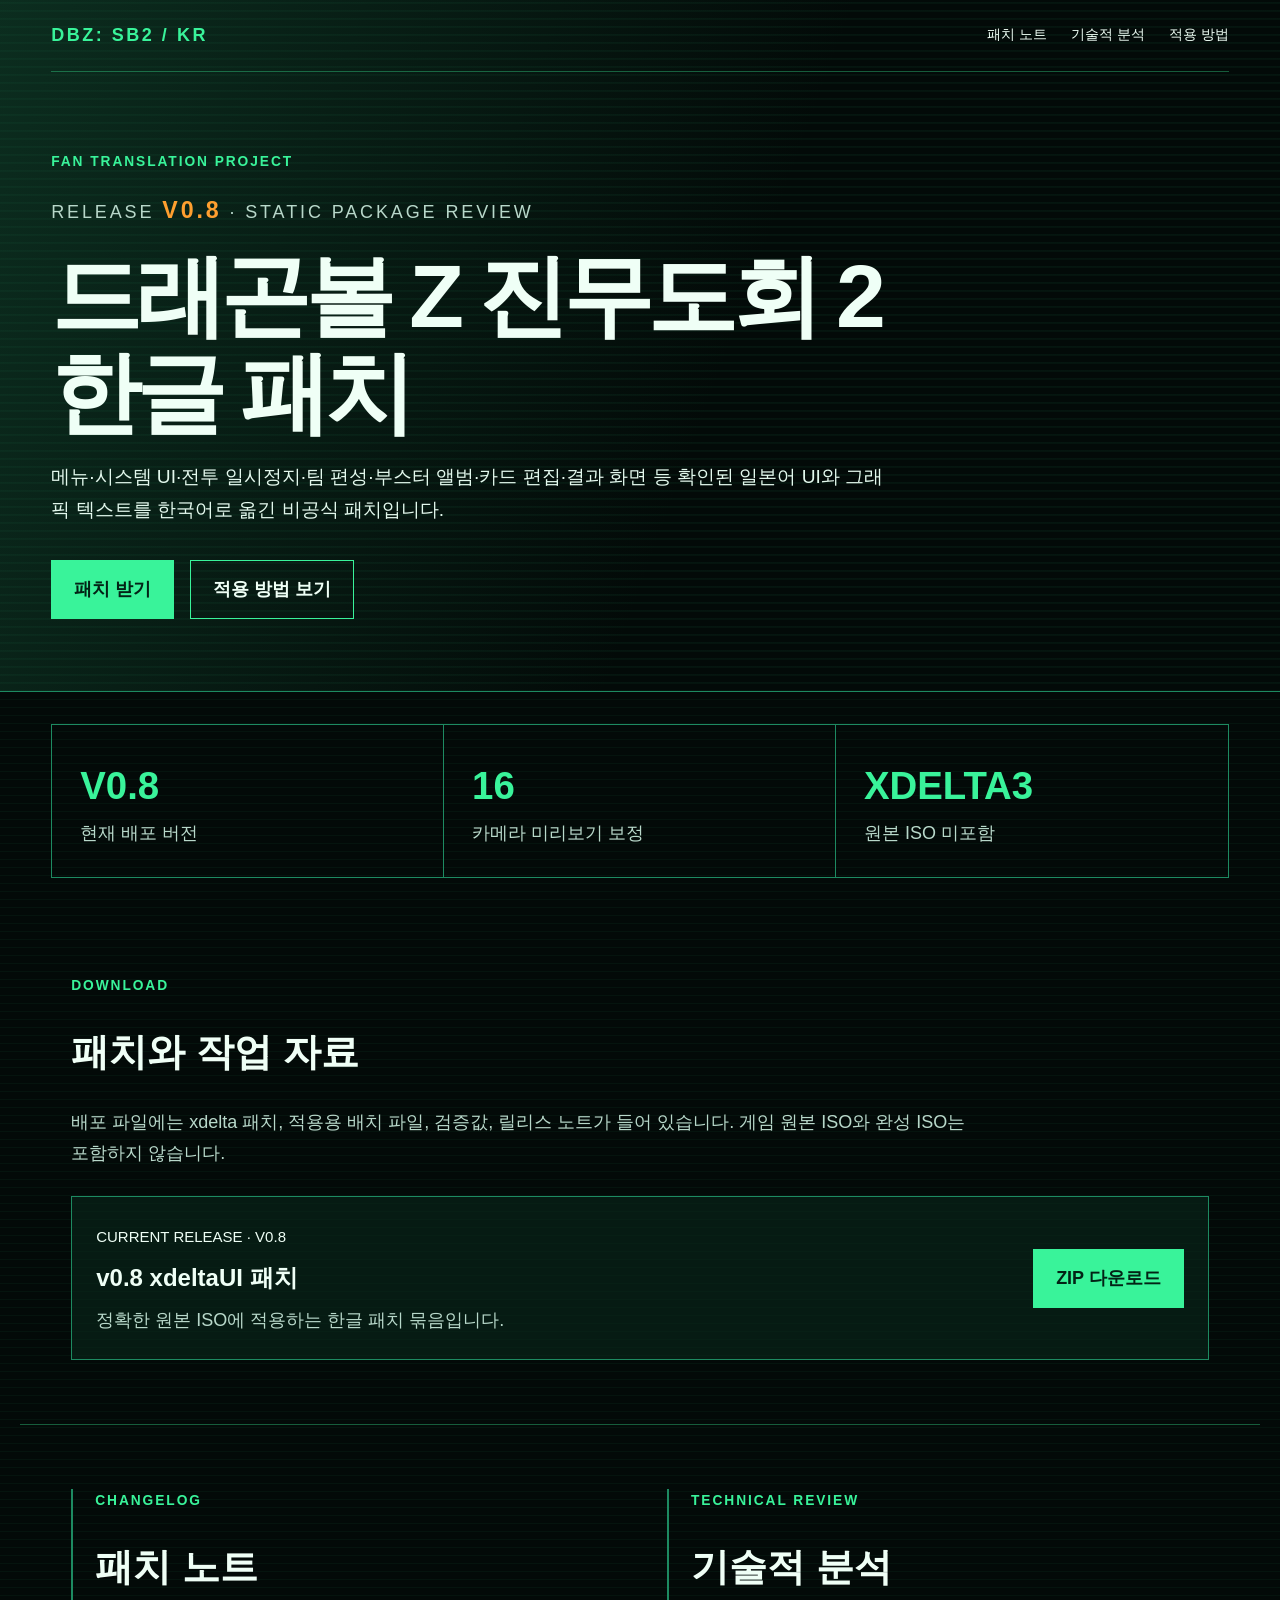
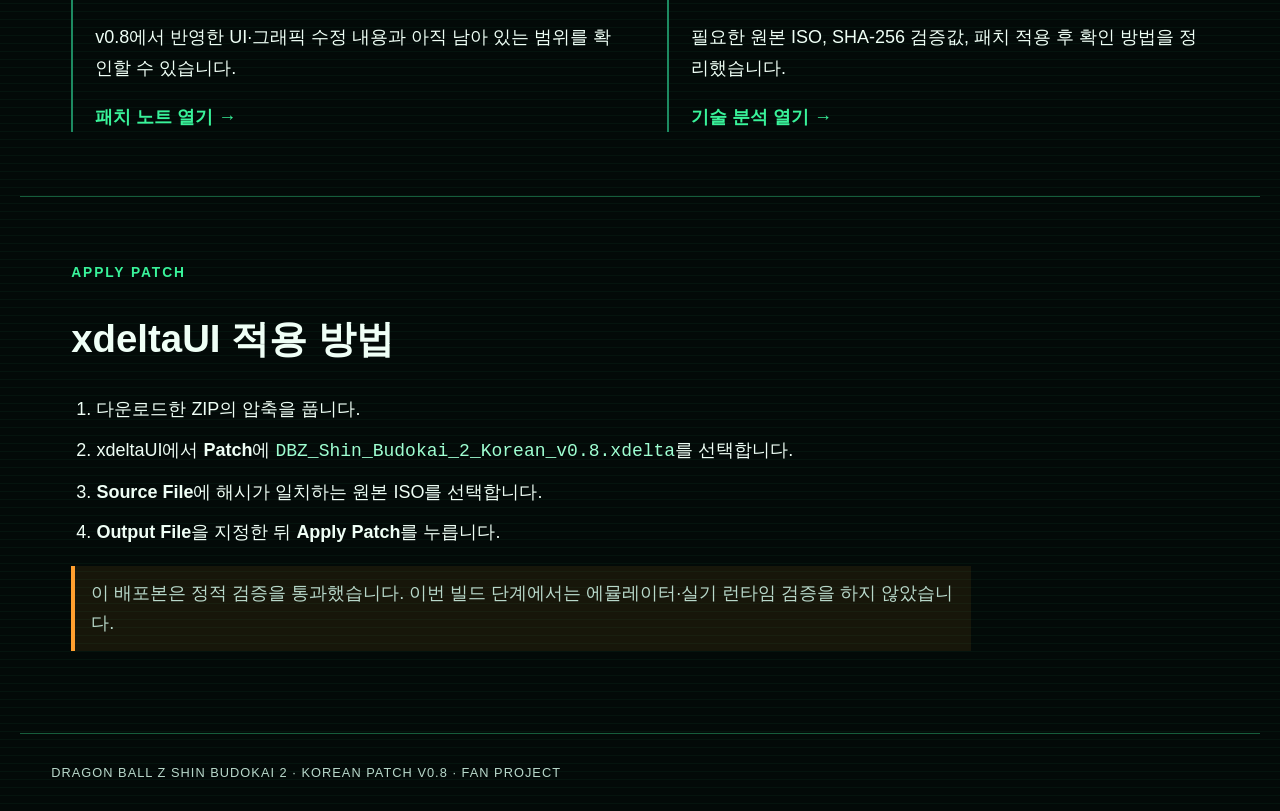
==== index.html @ 825c0184 "Release Korean patch v0.8 and documentation site Add the xdelta patch package, SHA-256 verification " ====
<!doctype html>
<html lang="ko">
<head>
  <meta charset="utf-8"><meta name="viewport" content="width=device-width, initial-scale=1">
  <meta name="description" content="Dragon Ball Z Shin Budokai 2 비공식 한글 패치 v0.8">
  <title>Dragon Ball Z Shin Budokai 2 한글 패치 v0.8</title>
  <link rel="stylesheet" href="styles.css">
</head>
<body>
  <header class="hero">
    <nav aria-label="주 메뉴"><a class="brand" href="index.html">DBZ: SB2 / KR</a><div class="nav-links"><a href="patch-notes.html">패치 노트</a><a href="technical-analysis.html">기술적 분석</a><a href="#apply">적용 방법</a></div></nav>
    <div class="hero-copy">
      <p class="eyebrow">FAN TRANSLATION PROJECT</p><p class="release">RELEASE <strong>V0.8</strong> · STATIC PACKAGE REVIEW</p>
      <h1>드래곤볼 Z 진무도회 2<br>한글 패치</h1>
      <p class="lead">메뉴·시스템 UI·전투 일시정지·팀 편성·부스터 앨범·카드 편집·결과 화면 등 확인된 일본어 UI와 그래픽 텍스트를 한국어로 옮긴 비공식 패치입니다.</p>
      <div class="actions"><a class="button primary" href="Dragon-Ball-Z-Shin-Budokai-2-Korean-Patch-v0.8.zip">패치 받기</a><a class="button" href="#apply">적용 방법 보기</a></div>
    </div>
  </header>
  <main>
    <section class="stats" aria-label="v0.8 요약"><article><b>V0.8</b><span>현재 배포 버전</span></article><article><b>16</b><span>카메라 미리보기 보정</span></article><article><b>XDELTA3</b><span>원본 ISO 미포함</span></article></section>
    <section id="download" class="section"><p class="eyebrow">DOWNLOAD</p><h2>패치와 작업 자료</h2><p>배포 파일에는 xdelta 패치, 적용용 배치 파일, 검증값, 릴리스 노트가 들어 있습니다. 게임 원본 ISO와 완성 ISO는 포함하지 않습니다.</p><div class="file-card"><div><small>CURRENT RELEASE · V0.8</small><h3>v0.8 xdeltaUI 패치</h3><p>정확한 원본 ISO에 적용하는 한글 패치 묶음입니다.</p></div><a class="button primary" href="Dragon-Ball-Z-Shin-Budokai-2-Korean-Patch-v0.8.zip">ZIP 다운로드</a></div></section>
    <section class="section split"><article><p class="eyebrow">CHANGELOG</p><h2>패치 노트</h2><p>v0.8에서 반영한 UI·그래픽 수정 내용과 아직 남아 있는 범위를 확인할 수 있습니다.</p><a class="text-link" href="patch-notes.html">패치 노트 열기 →</a></article><article><p class="eyebrow">TECHNICAL REVIEW</p><h2>기술적 분석</h2><p>필요한 원본 ISO, SHA-256 검증값, 패치 적용 후 확인 방법을 정리했습니다.</p><a class="text-link" href="technical-analysis.html">기술 분석 열기 →</a></article></section>
    <section id="apply" class="section apply"><p class="eyebrow">APPLY PATCH</p><h2>xdeltaUI 적용 방법</h2><ol><li>다운로드한 ZIP의 압축을 풉니다.</li><li>xdeltaUI에서 <b>Patch</b>에 <code>DBZ_Shin_Budokai_2_Korean_v0.8.xdelta</code>를 선택합니다.</li><li><b>Source File</b>에 해시가 일치하는 원본 ISO를 선택합니다.</li><li><b>Output File</b>을 지정한 뒤 <b>Apply Patch</b>를 누릅니다.</li></ol><p class="notice">이 배포본은 정적 검증을 통과했습니다. 이번 빌드 단계에서는 에뮬레이터·실기 런타임 검증을 하지 않았습니다.</p></section>
  </main>
  <footer>DRAGON BALL Z SHIN BUDOKAI 2 · KOREAN PATCH V0.8 · FAN PROJECT</footer>
</body>
</html>
---- styles.css ----
:root{--ink:#030a08;--panel:#071510;--line:#1d8a61;--neon:#39f39a;--text:#effff6;--muted:#b8d8ca;--orange:#ff9f2f}*{box-sizing:border-box}html{scroll-behavior:smooth}body{margin:0;background:repeating-linear-gradient(0deg,rgba(55,242,153,.045) 0 1px,transparent 1px 8px),var(--ink);color:var(--text);font:18px/1.7 Arial,"Malgun Gothic",sans-serif}a{color:inherit;text-decoration:none}.hero{min-height:680px;padding:0 4vw 42px;border-bottom:1px solid var(--line);background:linear-gradient(110deg,rgba(23,91,61,.43),transparent 56%),repeating-linear-gradient(0deg,rgba(55,242,153,.05) 0 1px,transparent 1px 8px)}nav,.subnav{display:flex;justify-content:space-between;align-items:center;padding:20px 0;border-bottom:1px solid rgba(57,243,154,.35)}.brand,.eyebrow{font-weight:800;letter-spacing:.14em;color:var(--neon)}.nav-links{display:flex;gap:24px;font-size:.88rem}.nav-links a:hover,.text-link:hover{color:var(--neon)}.hero-copy{max-width:1050px;padding:78px 0 30px}.eyebrow{margin:0 0 12px;font-size:.86rem}.release{letter-spacing:.16em;color:var(--muted)}.release strong{font-size:1.45rem;color:var(--orange)}h1{margin:.15em 0;font-size:clamp(2.8rem,7vw,6.8rem);line-height:1.08;letter-spacing:-.06em}h2{font-size:clamp(1.7rem,3vw,2.5rem);line-height:1.2}.lead{max-width:850px;font-size:1.2rem;color:#e3f8ed}.actions{display:flex;flex-wrap:wrap;gap:16px;margin-top:34px}.button{display:inline-block;padding:13px 22px;border:1px solid var(--neon);font-weight:700}.button:hover{background:rgba(57,243,154,.12)}.primary{background:var(--neon);color:#032316}.primary:hover{background:#7effbc}.stats{display:grid;grid-template-columns:repeat(3,1fr);margin:32px 4vw;border:1px solid var(--line)}.stats article{padding:28px;border-right:1px solid var(--line)}.stats article:last-child{border:0}.stats b{display:block;font-size:2.4rem;color:var(--neon)}.stats span{color:var(--muted)}.section,.article-page{max-width:1240px;margin:0 auto;padding:64px 4vw;border-bottom:1px solid rgba(57,243,154,.35)}.section>p:not(.eyebrow),.article-page section p,.article-page li{max-width:900px;color:var(--muted)}.file-card{display:flex;justify-content:space-between;gap:24px;align-items:center;margin-top:28px;padding:24px;border:1px solid var(--line);background:rgba(9,37,26,.65)}.file-card h3{margin:.25em 0;font-size:1.5rem}.file-card p{margin:0;color:var(--muted)}.split{display:grid;grid-template-columns:1fr 1fr;gap:54px}.split article{border-left:2px solid var(--line);padding-left:22px}.text-link{color:var(--neon);font-weight:700}.apply ol{padding-left:1.4em}.apply li{margin:10px 0}.notice{border-left:4px solid var(--orange);padding:12px 16px;background:rgba(255,159,47,.08);color:#fff2dc}.subnav{padding:20px 4vw;background:rgba(4,15,11,.92)}.article-page{max-width:980px}.article-page h1{font-size:clamp(2.7rem,6vw,5rem)}.article-page section{padding:20px 0;border-top:1px solid rgba(57,243,154,.35)}code,pre{font-family:Consolas,monospace}code{color:#9fffd2}pre{overflow:auto;padding:18px;border:1px solid var(--line);background:#020706;color:#bfffe1}footer{padding:28px 4vw;color:var(--muted);font-size:.8rem;letter-spacing:.08em}@media(max-width:720px){body{font-size:16px}.hero{min-height:auto}.nav-links{gap:12px;font-size:.8rem}.hero-copy{padding-top:50px}.stats,.split{grid-template-columns:1fr}.stats article{border-right:0;border-bottom:1px solid var(--line)}.file-card{align-items:flex-start;flex-direction:column}.section,.article-page{padding-top:46px;padding-bottom:46px}}
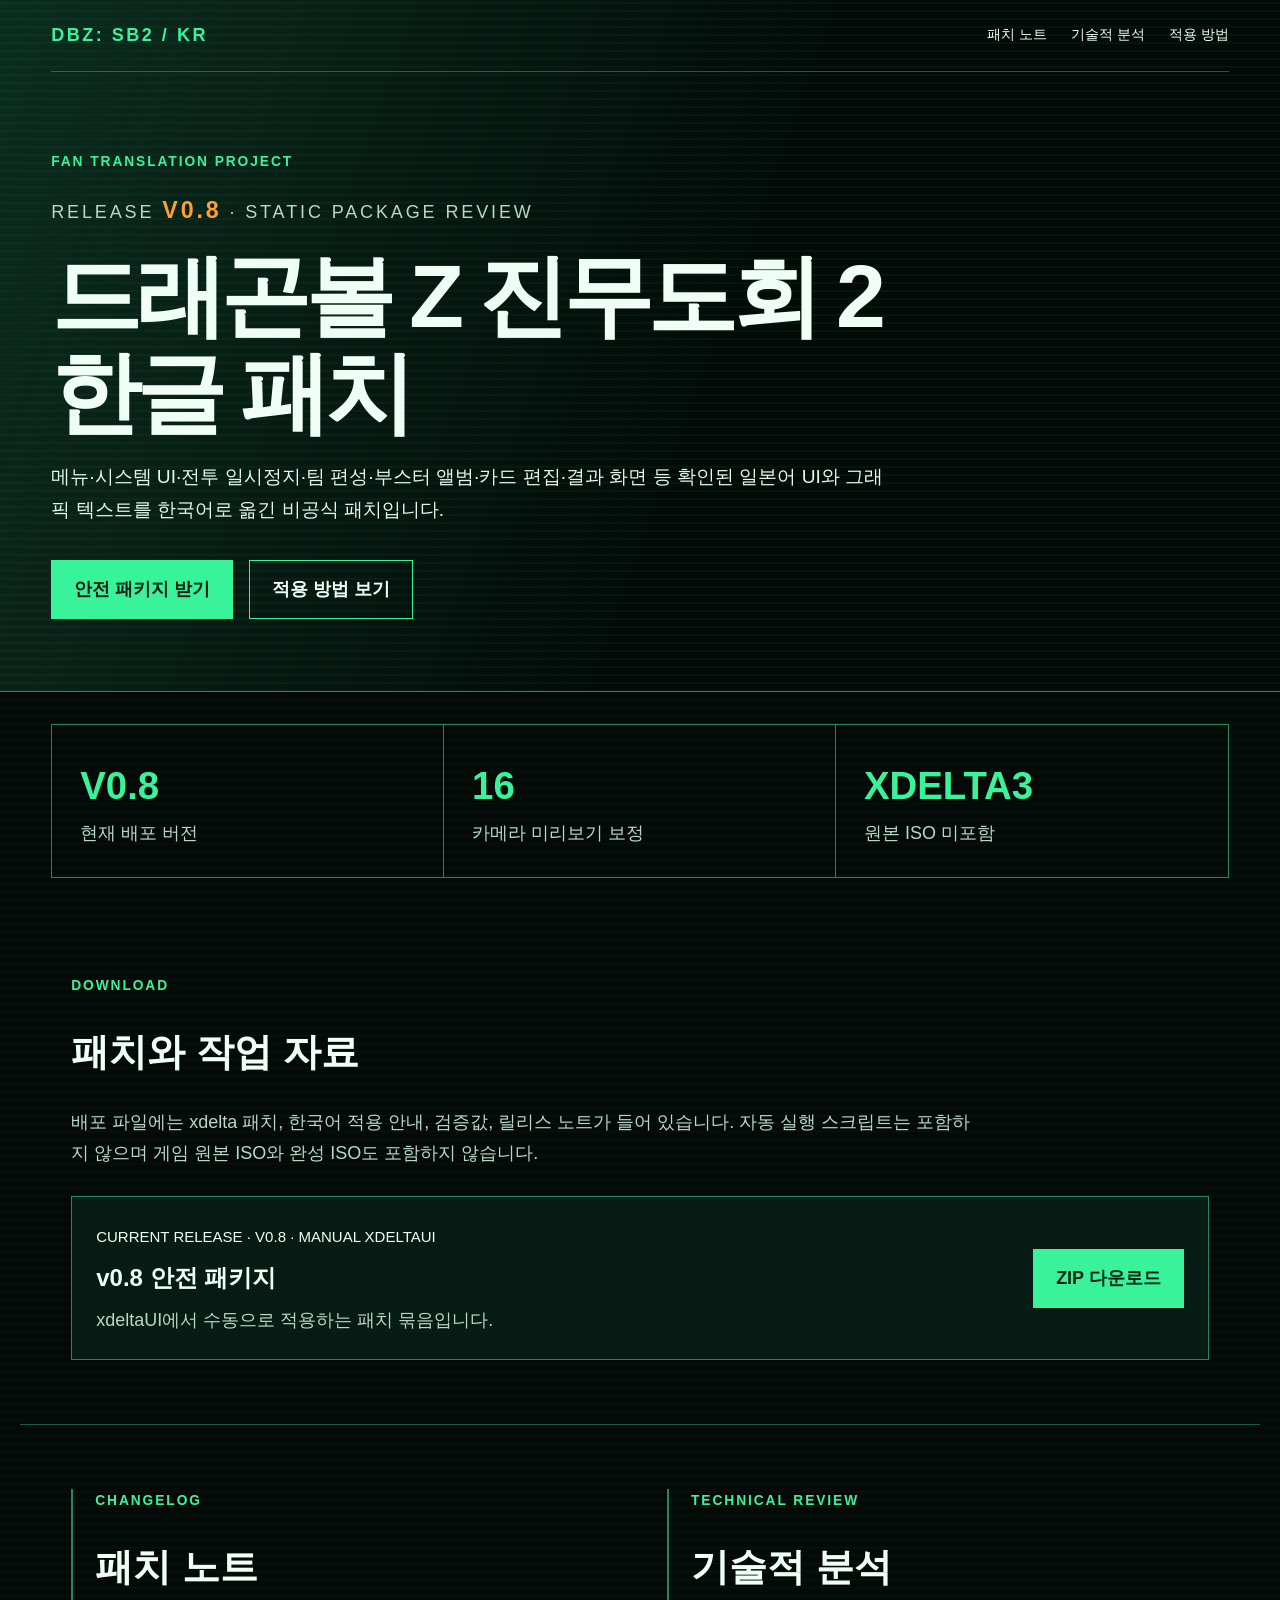
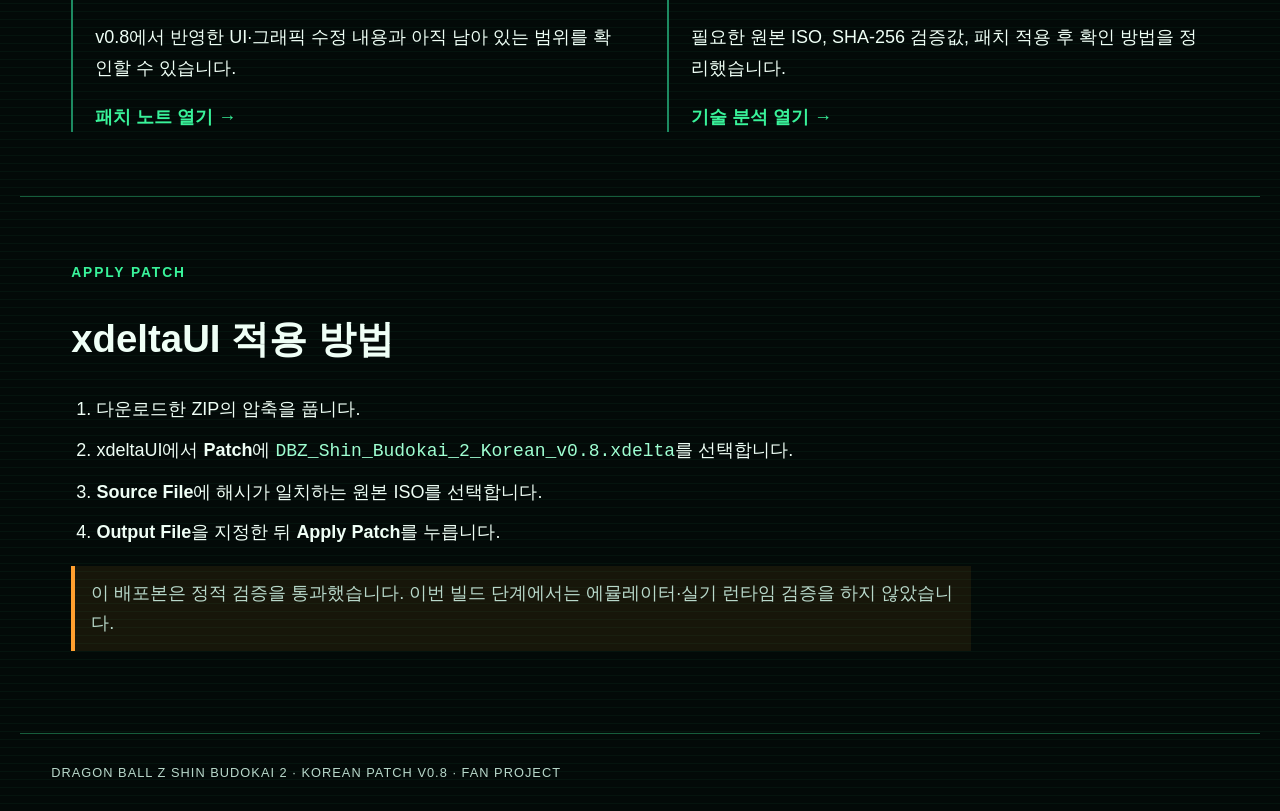
==== commit a8d29f4b: "안전 수동 패치 패키지로 다운로드 연결 변경 자동 실행 배치 파일을 권장 다운로드에서 제외하고 xdeltaUI 수동 적용 방식을 안내합니다." ====
--- a/index.html
+++ b/index.html
@@ -1,27 +1 @@
-<!doctype html>
-<html lang="ko">
-<head>
-  <meta charset="utf-8"><meta name="viewport" content="width=device-width, initial-scale=1">
-  <meta name="description" content="Dragon Ball Z Shin Budokai 2 비공식 한글 패치 v0.8">
-  <title>Dragon Ball Z Shin Budokai 2 한글 패치 v0.8</title>
-  <link rel="stylesheet" href="styles.css">
-</head>
-<body>
-  <header class="hero">
-    <nav aria-label="주 메뉴"><a class="brand" href="index.html">DBZ: SB2 / KR</a><div class="nav-links"><a href="patch-notes.html">패치 노트</a><a href="technical-analysis.html">기술적 분석</a><a href="#apply">적용 방법</a></div></nav>
-    <div class="hero-copy">
-      <p class="eyebrow">FAN TRANSLATION PROJECT</p><p class="release">RELEASE <strong>V0.8</strong> · STATIC PACKAGE REVIEW</p>
-      <h1>드래곤볼 Z 진무도회 2<br>한글 패치</h1>
-      <p class="lead">메뉴·시스템 UI·전투 일시정지·팀 편성·부스터 앨범·카드 편집·결과 화면 등 확인된 일본어 UI와 그래픽 텍스트를 한국어로 옮긴 비공식 패치입니다.</p>
-      <div class="actions"><a class="button primary" href="Dragon-Ball-Z-Shin-Budokai-2-Korean-Patch-v0.8.zip">패치 받기</a><a class="button" href="#apply">적용 방법 보기</a></div>
-    </div>
-  </header>
-  <main>
-    <section class="stats" aria-label="v0.8 요약"><article><b>V0.8</b><span>현재 배포 버전</span></article><article><b>16</b><span>카메라 미리보기 보정</span></article><article><b>XDELTA3</b><span>원본 ISO 미포함</span></article></section>
-    <section id="download" class="section"><p class="eyebrow">DOWNLOAD</p><h2>패치와 작업 자료</h2><p>배포 파일에는 xdelta 패치, 적용용 배치 파일, 검증값, 릴리스 노트가 들어 있습니다. 게임 원본 ISO와 완성 ISO는 포함하지 않습니다.</p><div class="file-card"><div><small>CURRENT RELEASE · V0.8</small><h3>v0.8 xdeltaUI 패치</h3><p>정확한 원본 ISO에 적용하는 한글 패치 묶음입니다.</p></div><a class="button primary" href="Dragon-Ball-Z-Shin-Budokai-2-Korean-Patch-v0.8.zip">ZIP 다운로드</a></div></section>
-    <section class="section split"><article><p class="eyebrow">CHANGELOG</p><h2>패치 노트</h2><p>v0.8에서 반영한 UI·그래픽 수정 내용과 아직 남아 있는 범위를 확인할 수 있습니다.</p><a class="text-link" href="patch-notes.html">패치 노트 열기 →</a></article><article><p class="eyebrow">TECHNICAL REVIEW</p><h2>기술적 분석</h2><p>필요한 원본 ISO, SHA-256 검증값, 패치 적용 후 확인 방법을 정리했습니다.</p><a class="text-link" href="technical-analysis.html">기술 분석 열기 →</a></article></section>
-    <section id="apply" class="section apply"><p class="eyebrow">APPLY PATCH</p><h2>xdeltaUI 적용 방법</h2><ol><li>다운로드한 ZIP의 압축을 풉니다.</li><li>xdeltaUI에서 <b>Patch</b>에 <code>DBZ_Shin_Budokai_2_Korean_v0.8.xdelta</code>를 선택합니다.</li><li><b>Source File</b>에 해시가 일치하는 원본 ISO를 선택합니다.</li><li><b>Output File</b>을 지정한 뒤 <b>Apply Patch</b>를 누릅니다.</li></ol><p class="notice">이 배포본은 정적 검증을 통과했습니다. 이번 빌드 단계에서는 에뮬레이터·실기 런타임 검증을 하지 않았습니다.</p></section>
-  </main>
-  <footer>DRAGON BALL Z SHIN BUDOKAI 2 · KOREAN PATCH V0.8 · FAN PROJECT</footer>
-</body>
-</html>
+<!doctype html><html lang="ko"><head>  <meta charset="utf-8"><meta name="viewport" content="width=device-width, initial-scale=1">  <meta name="description" content="Dragon Ball Z Shin Budokai 2 비공식 한글 패치 v0.8">  <title>Dragon Ball Z Shin Budokai 2 한글 패치 v0.8</title>  <link rel="stylesheet" href="styles.css"></head><body>  <header class="hero">    <nav aria-label="주 메뉴"><a class="brand" href="index.html">DBZ: SB2 / KR</a><div class="nav-links"><a href="patch-notes.html">패치 노트</a><a href="technical-analysis.html">기술적 분석</a><a href="#apply">적용 방법</a></div></nav>    <div class="hero-copy">      <p class="eyebrow">FAN TRANSLATION PROJECT</p><p class="release">RELEASE <strong>V0.8</strong> · STATIC PACKAGE REVIEW</p>      <h1>드래곤볼 Z 진무도회 2<br>한글 패치</h1>      <p class="lead">메뉴·시스템 UI·전투 일시정지·팀 편성·부스터 앨범·카드 편집·결과 화면 등 확인된 일본어 UI와 그래픽 텍스트를 한국어로 옮긴 비공식 패치입니다.</p>      <div class="actions"><a class="button primary" href="Dragon-Ball-Z-Shin-Budokai-2-Korean-Patch-v0.8-Manual-xdeltaUI.zip">안전 패키지 받기</a><a class="button" href="#apply">적용 방법 보기</a></div>    </div>  </header>  <main>    <section class="stats" aria-label="v0.8 요약"><article><b>V0.8</b><span>현재 배포 버전</span></article><article><b>16</b><span>카메라 미리보기 보정</span></article><article><b>XDELTA3</b><span>원본 ISO 미포함</span></article></section>    <section id="download" class="section"><p class="eyebrow">DOWNLOAD</p><h2>패치와 작업 자료</h2><p>배포 파일에는 xdelta 패치, 한국어 적용 안내, 검증값, 릴리스 노트가 들어 있습니다. 자동 실행 스크립트는 포함하지 않으며 게임 원본 ISO와 완성 ISO도 포함하지 않습니다.</p><div class="file-card"><div><small>CURRENT RELEASE · V0.8 · MANUAL XDELTAUI</small><h3>v0.8 안전 패키지</h3><p>xdeltaUI에서 수동으로 적용하는 패치 묶음입니다.</p></div><a class="button primary" href="Dragon-Ball-Z-Shin-Budokai-2-Korean-Patch-v0.8-Manual-xdeltaUI.zip">ZIP 다운로드</a></div></section>    <section class="section split"><article><p class="eyebrow">CHANGELOG</p><h2>패치 노트</h2><p>v0.8에서 반영한 UI·그래픽 수정 내용과 아직 남아 있는 범위를 확인할 수 있습니다.</p><a class="text-link" href="patch-notes.html">패치 노트 열기 →</a></article><article><p class="eyebrow">TECHNICAL REVIEW</p><h2>기술적 분석</h2><p>필요한 원본 ISO, SHA-256 검증값, 패치 적용 후 확인 방법을 정리했습니다.</p><a class="text-link" href="technical-analysis.html">기술 분석 열기 →</a></article></section>    <section id="apply" class="section apply"><p class="eyebrow">APPLY PATCH</p><h2>xdeltaUI 적용 방법</h2><ol><li>다운로드한 ZIP의 압축을 풉니다.</li><li>xdeltaUI에서 <b>Patch</b>에 <code>DBZ_Shin_Budokai_2_Korean_v0.8.xdelta</code>를 선택합니다.</li><li><b>Source File</b>에 해시가 일치하는 원본 ISO를 선택합니다.</li><li><b>Output File</b>을 지정한 뒤 <b>Apply Patch</b>를 누릅니다.</li></ol><p class="notice">이 배포본은 정적 검증을 통과했습니다. 이번 빌드 단계에서는 에뮬레이터·실기 런타임 검증을 하지 않았습니다.</p></section>  </main>  <footer>DRAGON BALL Z SHIN BUDOKAI 2 · KOREAN PATCH V0.8 · FAN PROJECT</footer></body></html>
